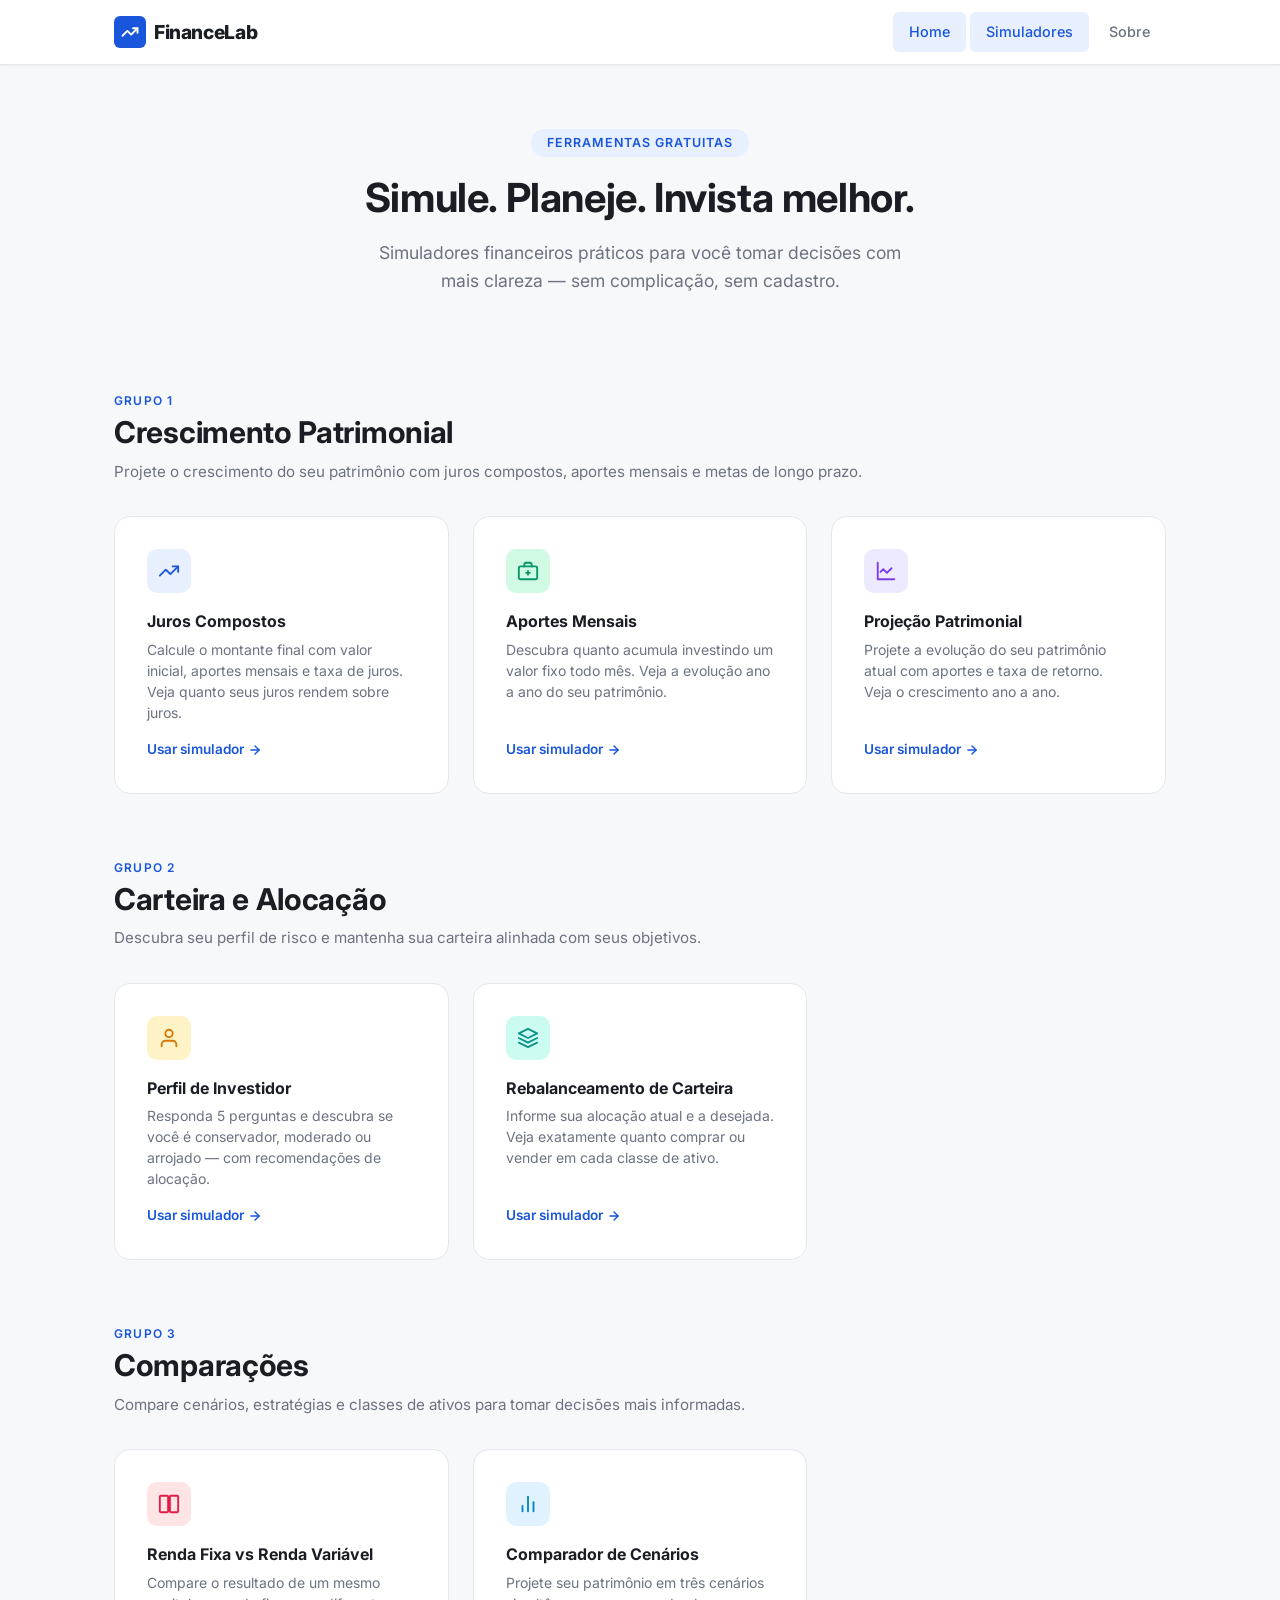
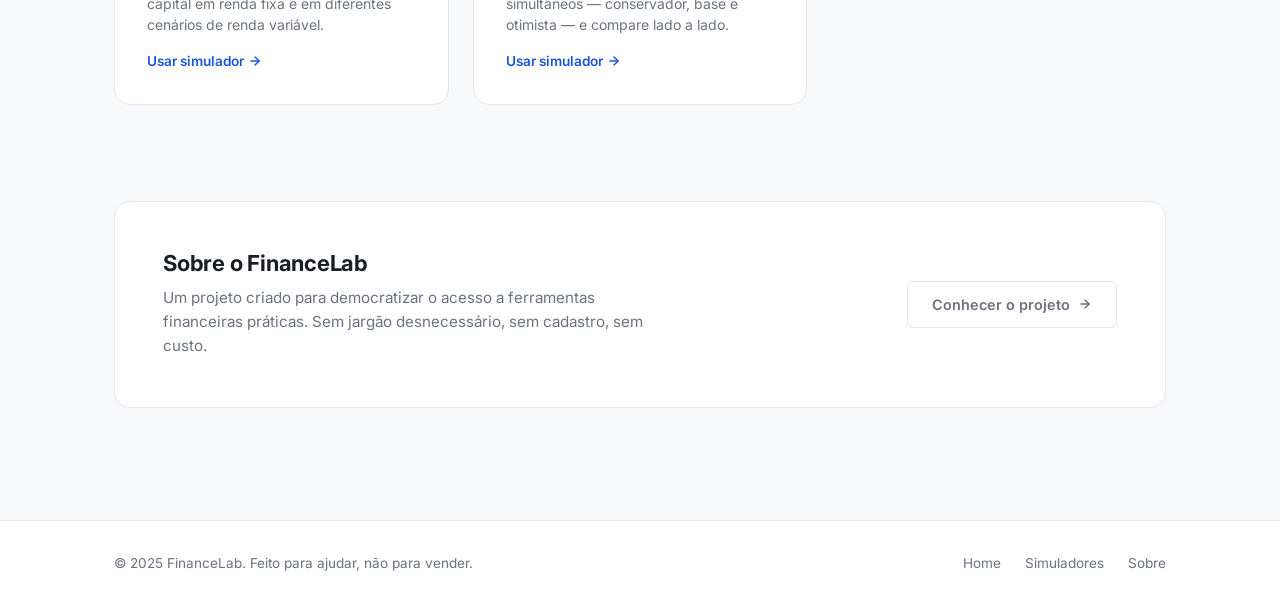
==== index.html @ f355033c "Initial commit: FinanceLab project" ====
<!DOCTYPE html>
<html lang="pt-BR">
<head>
  <meta charset="UTF-8" />
  <meta name="viewport" content="width=device-width, initial-scale=1.0" />
  <meta name="description" content="FinanceLab — simuladores financeiros práticos e gratuitos para planejar seus investimentos com clareza." />
  <title>FinanceLab — Simuladores Financeiros</title>
  <link rel="preconnect" href="https://fonts.googleapis.com" />
  <link rel="preconnect" href="https://fonts.gstatic.com" crossorigin />
  <link href="https://fonts.googleapis.com/css2?family=Inter:wght@400;500;600;700;800&display=swap" rel="stylesheet" />
  <link rel="stylesheet" href="css/style.css" />
</head>
<body>

  <!-- ── Header ─────────────────────────────────────────────── -->
  <header class="site-header">
    <div class="container">
      <div class="site-header__inner">

        <a href="index.html" class="site-logo">
          <span class="site-logo__icon">
            <!-- Ícone inline SVG: gráfico de linha -->
            <svg width="18" height="18" viewBox="0 0 24 24" fill="none"
                 stroke="currentColor" stroke-width="2.5" stroke-linecap="round" stroke-linejoin="round">
              <polyline points="22 7 13.5 15.5 8.5 10.5 2 17"/>
              <polyline points="16 7 22 7 22 13"/>
            </svg>
          </span>
          FinanceLab
        </a>

        <nav class="site-nav" id="site-nav" aria-label="Navegação principal">
          <a href="index.html" class="site-nav__link">Home</a>
          <a href="#simuladores" class="site-nav__link">Simuladores</a>
          <a href="sobre/index.html" class="site-nav__link">Sobre</a>
        </nav>

        <button class="nav-toggle" id="nav-toggle" aria-label="Abrir menu" aria-expanded="false" aria-controls="site-nav">
          <svg width="22" height="22" viewBox="0 0 24 24" fill="none"
               stroke="currentColor" stroke-width="2" stroke-linecap="round">
            <line x1="3" y1="6"  x2="21" y2="6"/>
            <line x1="3" y1="12" x2="21" y2="12"/>
            <line x1="3" y1="18" x2="21" y2="18"/>
          </svg>
        </button>

      </div>
    </div>
  </header>

  <!-- ── Main ───────────────────────────────────────────────── -->
  <main>

    <!-- Hero -->
    <section class="hero">
      <div class="container">
        <span class="hero__eyebrow">Ferramentas gratuitas</span>
        <h1 class="hero__title">Simule. Planeje. Invista melhor.</h1>
        <p class="hero__subtitle">
          Simuladores financeiros práticos para você tomar decisões com mais clareza —
          sem complicação, sem cadastro.
        </p>
      </div>
    </section>

    <!-- ── Simuladores ─────────────────────────────────────── -->
    <section class="section" id="simuladores">
      <div class="container">

        <!-- Grupo 1: Crescimento Patrimonial -->
        <div class="sim-group">
          <div class="section-header">
            <p class="section-header__label">Grupo 1</p>
            <h2 class="section-header__title">Crescimento Patrimonial</h2>
            <p class="section-header__desc">
              Projete o crescimento do seu patrimônio com juros compostos, aportes mensais e metas de longo prazo.
            </p>
          </div>

          <div class="simulators-grid">

            <!-- Card: Juros Compostos -->
            <a href="simuladores/juros-compostos.html" class="sim-card">
              <div class="sim-card__icon sim-card__icon--blue">
                <svg width="22" height="22" viewBox="0 0 24 24" fill="none"
                     stroke="#1a56db" stroke-width="2" stroke-linecap="round" stroke-linejoin="round">
                  <polyline points="22 7 13.5 15.5 8.5 10.5 2 17"/>
                  <polyline points="16 7 22 7 22 13"/>
                </svg>
              </div>
              <div>
                <p class="sim-card__title">Juros Compostos</p>
                <p class="sim-card__desc">
                  Calcule o montante final com valor inicial, aportes mensais e taxa de juros. Veja quanto seus juros rendem sobre juros.
                </p>
              </div>
              <span class="sim-card__cta">
                Usar simulador
                <svg width="14" height="14" viewBox="0 0 24 24" fill="none"
                     stroke="currentColor" stroke-width="2.5" stroke-linecap="round">
                  <line x1="5" y1="12" x2="19" y2="12"/>
                  <polyline points="12 5 19 12 12 19"/>
                </svg>
              </span>
            </a>

            <!-- Card: Aportes Mensais -->
            <a href="simuladores/aportes-mensais.html" class="sim-card">
              <div class="sim-card__icon sim-card__icon--green">
                <svg width="22" height="22" viewBox="0 0 24 24" fill="none"
                     stroke="#059669" stroke-width="2" stroke-linecap="round" stroke-linejoin="round">
                  <rect x="2" y="7" width="20" height="14" rx="2"/>
                  <path d="M16 7V5a2 2 0 0 0-2-2h-4a2 2 0 0 0-2 2v2"/>
                  <line x1="12" y1="12" x2="12" y2="16"/>
                  <line x1="10" y1="14" x2="14" y2="14"/>
                </svg>
              </div>
              <div>
                <p class="sim-card__title">Aportes Mensais</p>
                <p class="sim-card__desc">
                  Descubra quanto acumula investindo um valor fixo todo mês. Veja a evolução ano a ano do seu patrimônio.
                </p>
              </div>
              <span class="sim-card__cta">
                Usar simulador
                <svg width="14" height="14" viewBox="0 0 24 24" fill="none"
                     stroke="currentColor" stroke-width="2.5" stroke-linecap="round">
                  <line x1="5" y1="12" x2="19" y2="12"/>
                  <polyline points="12 5 19 12 12 19"/>
                </svg>
              </span>
            </a>

            <!-- Card: Projeção Patrimonial -->
            <a href="simuladores/projecao-patrimonial.html" class="sim-card">
              <div class="sim-card__icon sim-card__icon--purple">
                <svg width="22" height="22" viewBox="0 0 24 24" fill="none"
                     stroke="#7c3aed" stroke-width="2" stroke-linecap="round" stroke-linejoin="round">
                  <path d="M3 3v18h18"/>
                  <path d="M18 9l-5 5-4-4-3 3"/>
                </svg>
              </div>
              <div>
                <p class="sim-card__title">Projeção Patrimonial</p>
                <p class="sim-card__desc">
                  Projete a evolução do seu patrimônio atual com aportes e taxa de retorno. Veja o crescimento ano a ano.
                </p>
              </div>
              <span class="sim-card__cta">
                Usar simulador
                <svg width="14" height="14" viewBox="0 0 24 24" fill="none"
                     stroke="currentColor" stroke-width="2.5" stroke-linecap="round">
                  <line x1="5" y1="12" x2="19" y2="12"/>
                  <polyline points="12 5 19 12 12 19"/>
                </svg>
              </span>
            </a>

          </div>
        </div>

        <!-- Grupo 2: Carteira e Alocação -->
        <div class="sim-group">
          <div class="section-header">
            <p class="section-header__label">Grupo 2</p>
            <h2 class="section-header__title">Carteira e Alocação</h2>
            <p class="section-header__desc">
              Descubra seu perfil de risco e mantenha sua carteira alinhada com seus objetivos.
            </p>
          </div>

          <div class="simulators-grid">

            <!-- Card: Perfil de Investidor -->
            <a href="simuladores/perfil-investidor.html" class="sim-card">
              <div class="sim-card__icon sim-card__icon--orange">
                <svg width="22" height="22" viewBox="0 0 24 24" fill="none"
                     stroke="#d97706" stroke-width="2" stroke-linecap="round" stroke-linejoin="round">
                  <path d="M20 21v-2a4 4 0 0 0-4-4H8a4 4 0 0 0-4 4v2"/>
                  <circle cx="12" cy="7" r="4"/>
                </svg>
              </div>
              <div>
                <p class="sim-card__title">Perfil de Investidor</p>
                <p class="sim-card__desc">
                  Responda 5 perguntas e descubra se você é conservador, moderado ou arrojado — com recomendações de alocação.
                </p>
              </div>
              <span class="sim-card__cta">
                Usar simulador
                <svg width="14" height="14" viewBox="0 0 24 24" fill="none"
                     stroke="currentColor" stroke-width="2.5" stroke-linecap="round">
                  <line x1="5" y1="12" x2="19" y2="12"/>
                  <polyline points="12 5 19 12 12 19"/>
                </svg>
              </span>
            </a>

            <!-- Card: Rebalanceamento -->
            <a href="simuladores/rebalanceamento.html" class="sim-card">
              <div class="sim-card__icon sim-card__icon--teal">
                <svg width="22" height="22" viewBox="0 0 24 24" fill="none"
                     stroke="#0d9488" stroke-width="2" stroke-linecap="round" stroke-linejoin="round">
                  <path d="M12 2L2 7l10 5 10-5-10-5z"/>
                  <path d="M2 17l10 5 10-5"/>
                  <path d="M2 12l10 5 10-5"/>
                </svg>
              </div>
              <div>
                <p class="sim-card__title">Rebalanceamento de Carteira</p>
                <p class="sim-card__desc">
                  Informe sua alocação atual e a desejada. Veja exatamente quanto comprar ou vender em cada classe de ativo.
                </p>
              </div>
              <span class="sim-card__cta">
                Usar simulador
                <svg width="14" height="14" viewBox="0 0 24 24" fill="none"
                     stroke="currentColor" stroke-width="2.5" stroke-linecap="round">
                  <line x1="5" y1="12" x2="19" y2="12"/>
                  <polyline points="12 5 19 12 12 19"/>
                </svg>
              </span>
            </a>

          </div>
        </div>

        <!-- Grupo 3: Comparações -->
        <div class="sim-group">
          <div class="section-header">
            <p class="section-header__label">Grupo 3</p>
            <h2 class="section-header__title">Comparações</h2>
            <p class="section-header__desc">
              Compare cenários, estratégias e classes de ativos para tomar decisões mais informadas.
            </p>
          </div>

          <div class="simulators-grid">

            <!-- Card: Renda Fixa vs Renda Variável -->
            <a href="simuladores/renda-fixa-vs-renda-variavel.html" class="sim-card">
              <div class="sim-card__icon sim-card__icon--rose">
                <svg width="22" height="22" viewBox="0 0 24 24" fill="none"
                     stroke="#e11d48" stroke-width="2" stroke-linecap="round" stroke-linejoin="round">
                  <rect x="2" y="3" width="9" height="18" rx="1"/>
                  <rect x="13" y="3" width="9" height="18" rx="1"/>
                </svg>
              </div>
              <div>
                <p class="sim-card__title">Renda Fixa vs Renda Variável</p>
                <p class="sim-card__desc">
                  Compare o resultado de um mesmo capital em renda fixa e em diferentes cenários de renda variável.
                </p>
              </div>
              <span class="sim-card__cta">
                Usar simulador
                <svg width="14" height="14" viewBox="0 0 24 24" fill="none"
                     stroke="currentColor" stroke-width="2.5" stroke-linecap="round">
                  <line x1="5" y1="12" x2="19" y2="12"/>
                  <polyline points="12 5 19 12 12 19"/>
                </svg>
              </span>
            </a>

            <!-- Card: Comparador de Cenários -->
            <a href="simuladores/comparador-cenarios.html" class="sim-card">
              <div class="sim-card__icon sim-card__icon--sky">
                <svg width="22" height="22" viewBox="0 0 24 24" fill="none"
                     stroke="#0284c7" stroke-width="2" stroke-linecap="round" stroke-linejoin="round">
                  <line x1="18" y1="20" x2="18" y2="10"/>
                  <line x1="12" y1="20" x2="12" y2="4"/>
                  <line x1="6"  y1="20" x2="6"  y2="14"/>
                </svg>
              </div>
              <div>
                <p class="sim-card__title">Comparador de Cenários</p>
                <p class="sim-card__desc">
                  Projete seu patrimônio em três cenários simultâneos — conservador, base e otimista — e compare lado a lado.
                </p>
              </div>
              <span class="sim-card__cta">
                Usar simulador
                <svg width="14" height="14" viewBox="0 0 24 24" fill="none"
                     stroke="currentColor" stroke-width="2.5" stroke-linecap="round">
                  <line x1="5" y1="12" x2="19" y2="12"/>
                  <polyline points="12 5 19 12 12 19"/>
                </svg>
              </span>
            </a>

          </div>
        </div>

      </div>
    </section>

    <!-- ── Teaser Sobre ────────────────────────────────────── -->
    <section class="section">
      <div class="container">
        <div class="about-teaser">
          <div class="about-teaser__text">
            <h3>Sobre o FinanceLab</h3>
            <p>
              Um projeto criado para democratizar o acesso a ferramentas financeiras práticas.
              Sem jargão desnecessário, sem cadastro, sem custo.
            </p>
          </div>
          <a href="sobre/index.html" class="btn btn--ghost">
            Conhecer o projeto
            <svg width="14" height="14" viewBox="0 0 24 24" fill="none"
                 stroke="currentColor" stroke-width="2.5" stroke-linecap="round">
              <line x1="5" y1="12" x2="19" y2="12"/>
              <polyline points="12 5 19 12 12 19"/>
            </svg>
          </a>
        </div>
      </div>
    </section>

  </main>

  <!-- ── Footer ─────────────────────────────────────────────── -->
  <footer class="site-footer">
    <div class="container">
      <div class="site-footer__inner">
        <p class="site-footer__copy">
          &copy; 2025 FinanceLab. Feito para ajudar, não para vender.
        </p>
        <nav class="site-footer__links">
          <a href="index.html">Home</a>
          <a href="#simuladores">Simuladores</a>
          <a href="sobre/index.html">Sobre</a>
        </nav>
      </div>
    </div>
  </footer>

  <script src="js/script.js"></script>
</body>
</html>
---- css/style.css ----
/* ============================================================
   FinanceLab — style.css
   Design system: limpo, profissional, responsivo
   ============================================================ */

/* ── Reset & Base ─────────────────────────────────────────── */
*, *::before, *::after {
  box-sizing: border-box;
  margin: 0;
  padding: 0;
}

:root {
  /* Paleta principal */
  --color-bg:          #f7f8fa;
  --color-surface:     #ffffff;
  --color-border:      #e4e7ed;
  --color-primary:     #1a56db;
  --color-primary-dk:  #1344b8;
  --color-primary-lt:  #e8effe;
  --color-accent:      #0ea5e9;
  --color-text:        #1a1d23;
  --color-text-muted:  #6b7280;
  --color-text-light:  #9ca3af;
  --color-success:     #059669;
  --color-warning:     #d97706;
  --color-danger:      #dc2626;

  /* Tipografia */
  --font-sans: 'Inter', 'Segoe UI', system-ui, -apple-system, sans-serif;
  --font-mono: 'JetBrains Mono', 'Fira Code', 'Courier New', monospace;

  /* Espaçamentos */
  --space-xs:  0.25rem;
  --space-sm:  0.5rem;
  --space-md:  1rem;
  --space-lg:  1.5rem;
  --space-xl:  2rem;
  --space-2xl: 3rem;
  --space-3xl: 4rem;

  /* Bordas */
  --radius-sm:  6px;
  --radius-md:  10px;
  --radius-lg:  16px;
  --radius-xl:  24px;

  /* Sombras */
  --shadow-xs: 0 1px 2px rgba(0,0,0,.05);
  --shadow-sm: 0 1px 4px rgba(0,0,0,.08), 0 1px 2px rgba(0,0,0,.04);
  --shadow-md: 0 4px 12px rgba(0,0,0,.08), 0 2px 4px rgba(0,0,0,.04);
  --shadow-lg: 0 8px 24px rgba(0,0,0,.10), 0 4px 8px rgba(0,0,0,.04);

  /* Transições */
  --transition: 0.18s ease;
}

html {
  font-size: 16px;
  scroll-behavior: smooth;
}

body {
  font-family: var(--font-sans);
  background-color: var(--color-bg);
  color: var(--color-text);
  line-height: 1.6;
  -webkit-font-smoothing: antialiased;
}

/* ── Tipografia ───────────────────────────────────────────── */
h1, h2, h3, h4, h5, h6 {
  line-height: 1.25;
  font-weight: 700;
  letter-spacing: -0.01em;
}

h1 { font-size: clamp(1.75rem, 4vw, 2.5rem); }
h2 { font-size: clamp(1.35rem, 3vw, 1.875rem); }
h3 { font-size: clamp(1.1rem, 2.5vw, 1.375rem); }
h4 { font-size: 1.05rem; }

p { color: var(--color-text-muted); }

a {
  color: var(--color-primary);
  text-decoration: none;
  transition: color var(--transition);
}
a:hover { color: var(--color-primary-dk); }

/* ── Layout ───────────────────────────────────────────────── */
.container {
  width: 100%;
  max-width: 1100px;
  margin: 0 auto;
  padding: 0 var(--space-lg);
}

.container--narrow {
  max-width: 720px;
}

/* ── Header ───────────────────────────────────────────────── */
.site-header {
  background: var(--color-surface);
  border-bottom: 1px solid var(--color-border);
  position: sticky;
  top: 0;
  z-index: 100;
  box-shadow: var(--shadow-xs);
}

.site-header__inner {
  display: flex;
  align-items: center;
  justify-content: space-between;
  height: 64px;
}

.site-logo {
  display: flex;
  align-items: center;
  gap: var(--space-sm);
  font-weight: 800;
  font-size: 1.2rem;
  color: var(--color-text);
  letter-spacing: -0.02em;
}

.site-logo__icon {
  width: 32px;
  height: 32px;
  background: var(--color-primary);
  border-radius: var(--radius-sm);
  display: flex;
  align-items: center;
  justify-content: center;
  color: #fff;
  font-size: 1rem;
}

.site-logo:hover { color: var(--color-primary); }

/* ── Navegação ────────────────────────────────────────────── */
.site-nav {
  display: flex;
  align-items: center;
  gap: var(--space-xs);
}

.site-nav__link {
  padding: var(--space-sm) var(--space-md);
  border-radius: var(--radius-sm);
  font-size: 0.9rem;
  font-weight: 500;
  color: var(--color-text-muted);
  transition: background var(--transition), color var(--transition);
}

.site-nav__link:hover,
.site-nav__link.active {
  background: var(--color-primary-lt);
  color: var(--color-primary);
}

/* Menu mobile */
.nav-toggle {
  display: none;
  background: none;
  border: none;
  cursor: pointer;
  padding: var(--space-sm);
  color: var(--color-text);
}

.nav-toggle svg { display: block; }

/* ── Hero / Intro ─────────────────────────────────────────── */
.hero {
  padding: var(--space-3xl) 0 var(--space-2xl);
  text-align: center;
}

.hero__eyebrow {
  display: inline-block;
  background: var(--color-primary-lt);
  color: var(--color-primary);
  font-size: 0.78rem;
  font-weight: 600;
  letter-spacing: 0.08em;
  text-transform: uppercase;
  padding: var(--space-xs) var(--space-md);
  border-radius: 100px;
  margin-bottom: var(--space-md);
}

.hero__title {
  margin-bottom: var(--space-md);
  color: var(--color-text);
}

.hero__subtitle {
  font-size: 1.1rem;
  max-width: 560px;
  margin: 0 auto;
  color: var(--color-text-muted);
}

/* ── Seções ───────────────────────────────────────────────── */
.section {
  padding: var(--space-2xl) 0;
}

.section-header {
  margin-bottom: var(--space-xl);
}

.section-header__label {
  font-size: 0.75rem;
  font-weight: 600;
  letter-spacing: 0.1em;
  text-transform: uppercase;
  color: var(--color-primary);
  margin-bottom: var(--space-xs);
}

.section-header__title {
  color: var(--color-text);
  margin-bottom: var(--space-sm);
}

.section-header__desc {
  font-size: 0.95rem;
  color: var(--color-text-muted);
}

/* ── Cards de Simuladores ─────────────────────────────────── */
.simulators-grid {
  display: grid;
  grid-template-columns: repeat(auto-fill, minmax(280px, 1fr));
  gap: var(--space-lg);
}

.sim-card {
  background: var(--color-surface);
  border: 1px solid var(--color-border);
  border-radius: var(--radius-lg);
  padding: var(--space-xl);
  display: flex;
  flex-direction: column;
  gap: var(--space-md);
  transition: box-shadow var(--transition), transform var(--transition), border-color var(--transition);
  text-decoration: none;
  color: inherit;
  cursor: pointer;
}

.sim-card:hover {
  box-shadow: var(--shadow-md);
  transform: translateY(-2px);
  border-color: var(--color-primary);
}

.sim-card__icon {
  width: 44px;
  height: 44px;
  border-radius: var(--radius-md);
  display: flex;
  align-items: center;
  justify-content: center;
  font-size: 1.3rem;
  flex-shrink: 0;
}

.sim-card__icon--blue   { background: #e8effe; }
.sim-card__icon--green  { background: #d1fae5; }
.sim-card__icon--purple { background: #ede9fe; }
.sim-card__icon--orange { background: #fef3c7; }
.sim-card__icon--teal   { background: #ccfbf1; }
.sim-card__icon--rose   { background: #ffe4e6; }
.sim-card__icon--sky    { background: #e0f2fe; }

.sim-card__title {
  font-size: 1rem;
  font-weight: 700;
  color: var(--color-text);
  margin-bottom: var(--space-xs);
}

.sim-card__desc {
  font-size: 0.875rem;
  color: var(--color-text-muted);
  line-height: 1.5;
  flex: 1;
}

.sim-card__cta {
  display: inline-flex;
  align-items: center;
  gap: var(--space-xs);
  font-size: 0.85rem;
  font-weight: 600;
  color: var(--color-primary);
  margin-top: auto;
}

.sim-card__cta svg {
  transition: transform var(--transition);
}

.sim-card:hover .sim-card__cta svg {
  transform: translateX(3px);
}

/* ── Grupo de simuladores ─────────────────────────────────── */
.sim-group {
  margin-bottom: var(--space-3xl);
}

.sim-group:last-child {
  margin-bottom: 0;
}

/* ── Página de simulador ──────────────────────────────────── */
.simulator-page {
  padding: var(--space-2xl) 0 var(--space-3xl);
}

.simulator-page__back {
  display: inline-flex;
  align-items: center;
  gap: var(--space-xs);
  font-size: 0.875rem;
  color: var(--color-text-muted);
  margin-bottom: var(--space-xl);
  transition: color var(--transition);
}

.simulator-page__back:hover { color: var(--color-primary); }

.simulator-page__header {
  margin-bottom: var(--space-2xl);
}

.simulator-page__badge {
  display: inline-block;
  background: var(--color-primary-lt);
  color: var(--color-primary);
  font-size: 0.75rem;
  font-weight: 600;
  letter-spacing: 0.06em;
  text-transform: uppercase;
  padding: 3px 10px;
  border-radius: 100px;
  margin-bottom: var(--space-sm);
}

.simulator-page__title {
  color: var(--color-text);
  margin-bottom: var(--space-sm);
}

.simulator-page__desc {
  font-size: 1rem;
  max-width: 600px;
}

/* ── Card do formulário ───────────────────────────────────── */
.form-card {
  background: var(--color-surface);
  border: 1px solid var(--color-border);
  border-radius: var(--radius-lg);
  padding: var(--space-xl) var(--space-2xl);
  box-shadow: var(--shadow-sm);
}

/* ── Formulário ───────────────────────────────────────────── */
.form-grid {
  display: grid;
  grid-template-columns: repeat(auto-fill, minmax(220px, 1fr));
  gap: var(--space-lg);
  margin-bottom: var(--space-xl);
}

.form-group {
  display: flex;
  flex-direction: column;
  gap: var(--space-xs);
}

.form-label {
  font-size: 0.85rem;
  font-weight: 600;
  color: var(--color-text);
}

.form-hint {
  font-size: 0.78rem;
  color: var(--color-text-light);
  margin-top: 2px;
}

.form-input,
.form-select {
  width: 100%;
  padding: 10px 14px;
  border: 1px solid var(--color-border);
  border-radius: var(--radius-sm);
  font-size: 0.9rem;
  font-family: var(--font-sans);
  color: var(--color-text);
  background: var(--color-bg);
  transition: border-color var(--transition), box-shadow var(--transition);
  outline: none;
}

.form-input:focus,
.form-select:focus {
  border-color: var(--color-primary);
  box-shadow: 0 0 0 3px rgba(26,86,219,.12);
  background: var(--color-surface);
}

.form-input::placeholder { color: var(--color-text-light); }

/* ── Botões ───────────────────────────────────────────────── */
.btn {
  display: inline-flex;
  align-items: center;
  justify-content: center;
  gap: var(--space-sm);
  padding: 11px 24px;
  border-radius: var(--radius-sm);
  font-size: 0.9rem;
  font-weight: 600;
  font-family: var(--font-sans);
  cursor: pointer;
  border: none;
  transition: background var(--transition), transform var(--transition), box-shadow var(--transition);
}

.btn--primary {
  background: var(--color-primary);
  color: #fff;
}

.btn--primary:hover {
  background: var(--color-primary-dk);
  box-shadow: 0 4px 12px rgba(26,86,219,.3);
  transform: translateY(-1px);
}

.btn--primary:active { transform: translateY(0); }

.btn--ghost {
  background: transparent;
  color: var(--color-text-muted);
  border: 1px solid var(--color-border);
}

.btn--ghost:hover {
  background: var(--color-bg);
  color: var(--color-text);
}

.btn--full { width: 100%; }

/* ── Resultados ───────────────────────────────────────────── */
.result-card {
  background: var(--color-surface);
  border: 1px solid var(--color-border);
  border-radius: var(--radius-lg);
  padding: var(--space-xl) var(--space-2xl);
  box-shadow: var(--shadow-sm);
  margin-top: var(--space-xl);
  display: none;
}

.result-card.visible { display: block; }

.result-card__title {
  font-size: 1rem;
  font-weight: 700;
  color: var(--color-text);
  margin-bottom: var(--space-lg);
  padding-bottom: var(--space-md);
  border-bottom: 1px solid var(--color-border);
}

.result-grid {
  display: grid;
  grid-template-columns: repeat(auto-fill, minmax(180px, 1fr));
  gap: var(--space-lg);
  margin-bottom: var(--space-xl);
}

.result-metric {
  display: flex;
  flex-direction: column;
  gap: 4px;
}

.result-metric__label {
  font-size: 0.78rem;
  font-weight: 600;
  letter-spacing: 0.05em;
  text-transform: uppercase;
  color: var(--color-text-light);
}

.result-metric__value {
  font-size: 1.5rem;
  font-weight: 800;
  color: var(--color-text);
  letter-spacing: -0.02em;
}

.result-metric__value--green  { color: var(--color-success); }
.result-metric__value--blue   { color: var(--color-primary); }
.result-metric__value--orange { color: var(--color-warning); }

.result-insight {
  background: var(--color-primary-lt);
  border-left: 3px solid var(--color-primary);
  border-radius: 0 var(--radius-sm) var(--radius-sm) 0;
  padding: var(--space-md) var(--space-lg);
  font-size: 0.9rem;
  color: var(--color-text);
  line-height: 1.6;
}

/* ── Tabela de resultados ─────────────────────────────────── */
.result-table-wrap {
  overflow-x: auto;
  margin-top: var(--space-lg);
}

.result-table {
  width: 100%;
  border-collapse: collapse;
  font-size: 0.875rem;
}

.result-table th {
  background: var(--color-bg);
  padding: 10px 14px;
  text-align: left;
  font-size: 0.78rem;
  font-weight: 600;
  letter-spacing: 0.05em;
  text-transform: uppercase;
  color: var(--color-text-muted);
  border-bottom: 1px solid var(--color-border);
}

.result-table td {
  padding: 10px 14px;
  border-bottom: 1px solid var(--color-border);
  color: var(--color-text);
}

.result-table tr:last-child td { border-bottom: none; }
.result-table tr:hover td { background: var(--color-bg); }

/* ── Barra de progresso / comparação ─────────────────────── */
.compare-bar-wrap {
  margin-top: var(--space-lg);
}

.compare-bar-item {
  margin-bottom: var(--space-md);
}

.compare-bar-label {
  display: flex;
  justify-content: space-between;
  font-size: 0.85rem;
  font-weight: 600;
  color: var(--color-text);
  margin-bottom: var(--space-xs);
}

.compare-bar-track {
  height: 10px;
  background: var(--color-border);
  border-radius: 100px;
  overflow: hidden;
}

.compare-bar-fill {
  height: 100%;
  border-radius: 100px;
  transition: width 0.6s ease;
}

.compare-bar-fill--blue   { background: var(--color-primary); }
.compare-bar-fill--green  { background: var(--color-success); }
.compare-bar-fill--orange { background: var(--color-warning); }

/* ── Perfil de investidor ─────────────────────────────────── */
.quiz-question {
  margin-bottom: var(--space-xl);
  padding-bottom: var(--space-xl);
  border-bottom: 1px solid var(--color-border);
}

.quiz-question:last-of-type {
  border-bottom: none;
}

.quiz-question__text {
  font-size: 0.95rem;
  font-weight: 600;
  color: var(--color-text);
  margin-bottom: var(--space-md);
}

.quiz-options {
  display: flex;
  flex-direction: column;
  gap: var(--space-sm);
}

.quiz-option {
  display: flex;
  align-items: flex-start;
  gap: var(--space-md);
  padding: var(--space-md) var(--space-lg);
  border: 1px solid var(--color-border);
  border-radius: var(--radius-md);
  cursor: pointer;
  transition: border-color var(--transition), background var(--transition);
}

.quiz-option:hover {
  border-color: var(--color-primary);
  background: var(--color-primary-lt);
}

.quiz-option input[type="radio"] {
  margin-top: 2px;
  accent-color: var(--color-primary);
  flex-shrink: 0;
}

.quiz-option__label {
  font-size: 0.9rem;
  color: var(--color-text);
  cursor: pointer;
}

.profile-badge {
  display: inline-block;
  padding: var(--space-xs) var(--space-lg);
  border-radius: 100px;
  font-size: 1rem;
  font-weight: 700;
  margin-bottom: var(--space-md);
}

.profile-badge--conservador { background: #d1fae5; color: #065f46; }
.profile-badge--moderado    { background: #fef3c7; color: #92400e; }
.profile-badge--agressivo   { background: #ffe4e6; color: #9f1239; }

/* ── Rebalanceamento ──────────────────────────────────────── */
.rebalance-row {
  display: grid;
  grid-template-columns: 1fr 1fr 1fr;
  gap: var(--space-md);
  align-items: end;
  padding: var(--space-md) 0;
  border-bottom: 1px solid var(--color-border);
}

.rebalance-row:last-child { border-bottom: none; }

.rebalance-result-row {
  display: grid;
  grid-template-columns: 1fr 1fr 1fr 1fr;
  gap: var(--space-md);
  padding: var(--space-sm) 0;
  border-bottom: 1px solid var(--color-border);
  font-size: 0.875rem;
}

.rebalance-result-row.header {
  font-weight: 700;
  font-size: 0.78rem;
  text-transform: uppercase;
  letter-spacing: 0.05em;
  color: var(--color-text-muted);
}

.text-green  { color: var(--color-success); font-weight: 600; }
.text-red    { color: var(--color-danger);  font-weight: 600; }
.text-muted  { color: var(--color-text-muted); }

/* ── Seção "Sobre" na home ────────────────────────────────── */
.about-teaser {
  background: var(--color-surface);
  border: 1px solid var(--color-border);
  border-radius: var(--radius-lg);
  padding: var(--space-2xl);
  display: flex;
  align-items: center;
  justify-content: space-between;
  gap: var(--space-xl);
  flex-wrap: wrap;
}

.about-teaser__text h3 {
  margin-bottom: var(--space-sm);
}

.about-teaser__text p {
  max-width: 480px;
  font-size: 0.95rem;
}

/* ── Footer ───────────────────────────────────────────────── */
.site-footer {
  background: var(--color-surface);
  border-top: 1px solid var(--color-border);
  padding: var(--space-xl) 0;
  margin-top: var(--space-3xl);
}

.site-footer__inner {
  display: flex;
  align-items: center;
  justify-content: space-between;
  gap: var(--space-lg);
  flex-wrap: wrap;
}

.site-footer__copy {
  font-size: 0.85rem;
  color: var(--color-text-muted);
}

.site-footer__links {
  display: flex;
  gap: var(--space-lg);
}

.site-footer__links a {
  font-size: 0.85rem;
  color: var(--color-text-muted);
}

.site-footer__links a:hover { color: var(--color-primary); }

/* ── Página Sobre ─────────────────────────────────────────── */
.about-page {
  padding: var(--space-2xl) 0 var(--space-3xl);
}

.about-intro {
  display: grid;
  grid-template-columns: 1fr 1fr;
  gap: var(--space-3xl);
  align-items: start;
  margin-bottom: var(--space-3xl);
}

.about-intro__text h2 {
  margin-bottom: var(--space-md);
}

.about-intro__text p {
  margin-bottom: var(--space-md);
  font-size: 0.95rem;
}

.about-creator {
  background: var(--color-surface);
  border: 1px solid var(--color-border);
  border-radius: var(--radius-lg);
  padding: var(--space-xl);
  box-shadow: var(--shadow-sm);
}

.about-creator__name {
  font-size: 1.1rem;
  font-weight: 700;
  color: var(--color-text);
  margin-bottom: var(--space-xs);
}

.about-creator__role {
  font-size: 0.85rem;
  color: var(--color-text-muted);
  margin-bottom: var(--space-lg);
}

.about-creator__links {
  display: flex;
  flex-direction: column;
  gap: var(--space-sm);
}

.about-creator__link {
  display: inline-flex;
  align-items: center;
  gap: var(--space-sm);
  font-size: 0.875rem;
  font-weight: 500;
  color: var(--color-primary);
  padding: var(--space-sm) var(--space-md);
  border: 1px solid var(--color-border);
  border-radius: var(--radius-sm);
  transition: background var(--transition), border-color var(--transition);
}

.about-creator__link:hover {
  background: var(--color-primary-lt);
  border-color: var(--color-primary);
}

.values-grid {
  display: grid;
  grid-template-columns: repeat(auto-fill, minmax(220px, 1fr));
  gap: var(--space-lg);
  margin-top: var(--space-xl);
}

.value-card {
  background: var(--color-surface);
  border: 1px solid var(--color-border);
  border-radius: var(--radius-md);
  padding: var(--space-lg);
}

.value-card__icon {
  font-size: 1.5rem;
  margin-bottom: var(--space-sm);
}

.value-card__title {
  font-size: 0.95rem;
  font-weight: 700;
  color: var(--color-text);
  margin-bottom: var(--space-xs);
}

.value-card__desc {
  font-size: 0.85rem;
  color: var(--color-text-muted);
}

/* ── Divisor ──────────────────────────────────────────────── */
.divider {
  border: none;
  border-top: 1px solid var(--color-border);
  margin: var(--space-2xl) 0;
}

/* ── Utilitários ──────────────────────────────────────────── */
.text-center { text-align: center; }
.mt-sm  { margin-top: var(--space-sm); }
.mt-md  { margin-top: var(--space-md); }
.mt-lg  { margin-top: var(--space-lg); }
.mt-xl  { margin-top: var(--space-xl); }
.mb-md  { margin-bottom: var(--space-md); }
.mb-lg  { margin-bottom: var(--space-lg); }
.mb-xl  { margin-bottom: var(--space-xl); }
.hidden { display: none !important; }

/* ── Responsividade ───────────────────────────────────────── */
@media (max-width: 768px) {
  .site-nav {
    display: none;
    flex-direction: column;
    position: absolute;
    top: 64px;
    left: 0;
    right: 0;
    background: var(--color-surface);
    border-bottom: 1px solid var(--color-border);
    padding: var(--space-md);
    box-shadow: var(--shadow-md);
    gap: var(--space-xs);
  }

  .site-nav.open { display: flex; }

  .site-nav__link { width: 100%; }

  .nav-toggle { display: flex; }

  .hero { padding: var(--space-2xl) 0 var(--space-xl); }

  .form-card { padding: var(--space-lg); }

  .result-card { padding: var(--space-lg); }

  .about-intro {
    grid-template-columns: 1fr;
    gap: var(--space-xl);
  }

  .about-teaser {
    flex-direction: column;
    text-align: center;
  }

  .site-footer__inner {
    flex-direction: column;
    text-align: center;
  }

  .rebalance-row {
    grid-template-columns: 1fr;
  }

  .rebalance-result-row {
    grid-template-columns: 1fr 1fr;
  }
}

@media (max-width: 480px) {
  .result-grid {
    grid-template-columns: 1fr 1fr;
  }

  .form-grid {
    grid-template-columns: 1fr;
  }
}

/* ── Animações suaves ─────────────────────────────────────── */
@keyframes fadeInUp {
  from { opacity: 0; transform: translateY(12px); }
  to   { opacity: 1; transform: translateY(0); }
}

.result-card.visible {
  animation: fadeInUp 0.3s ease;
}
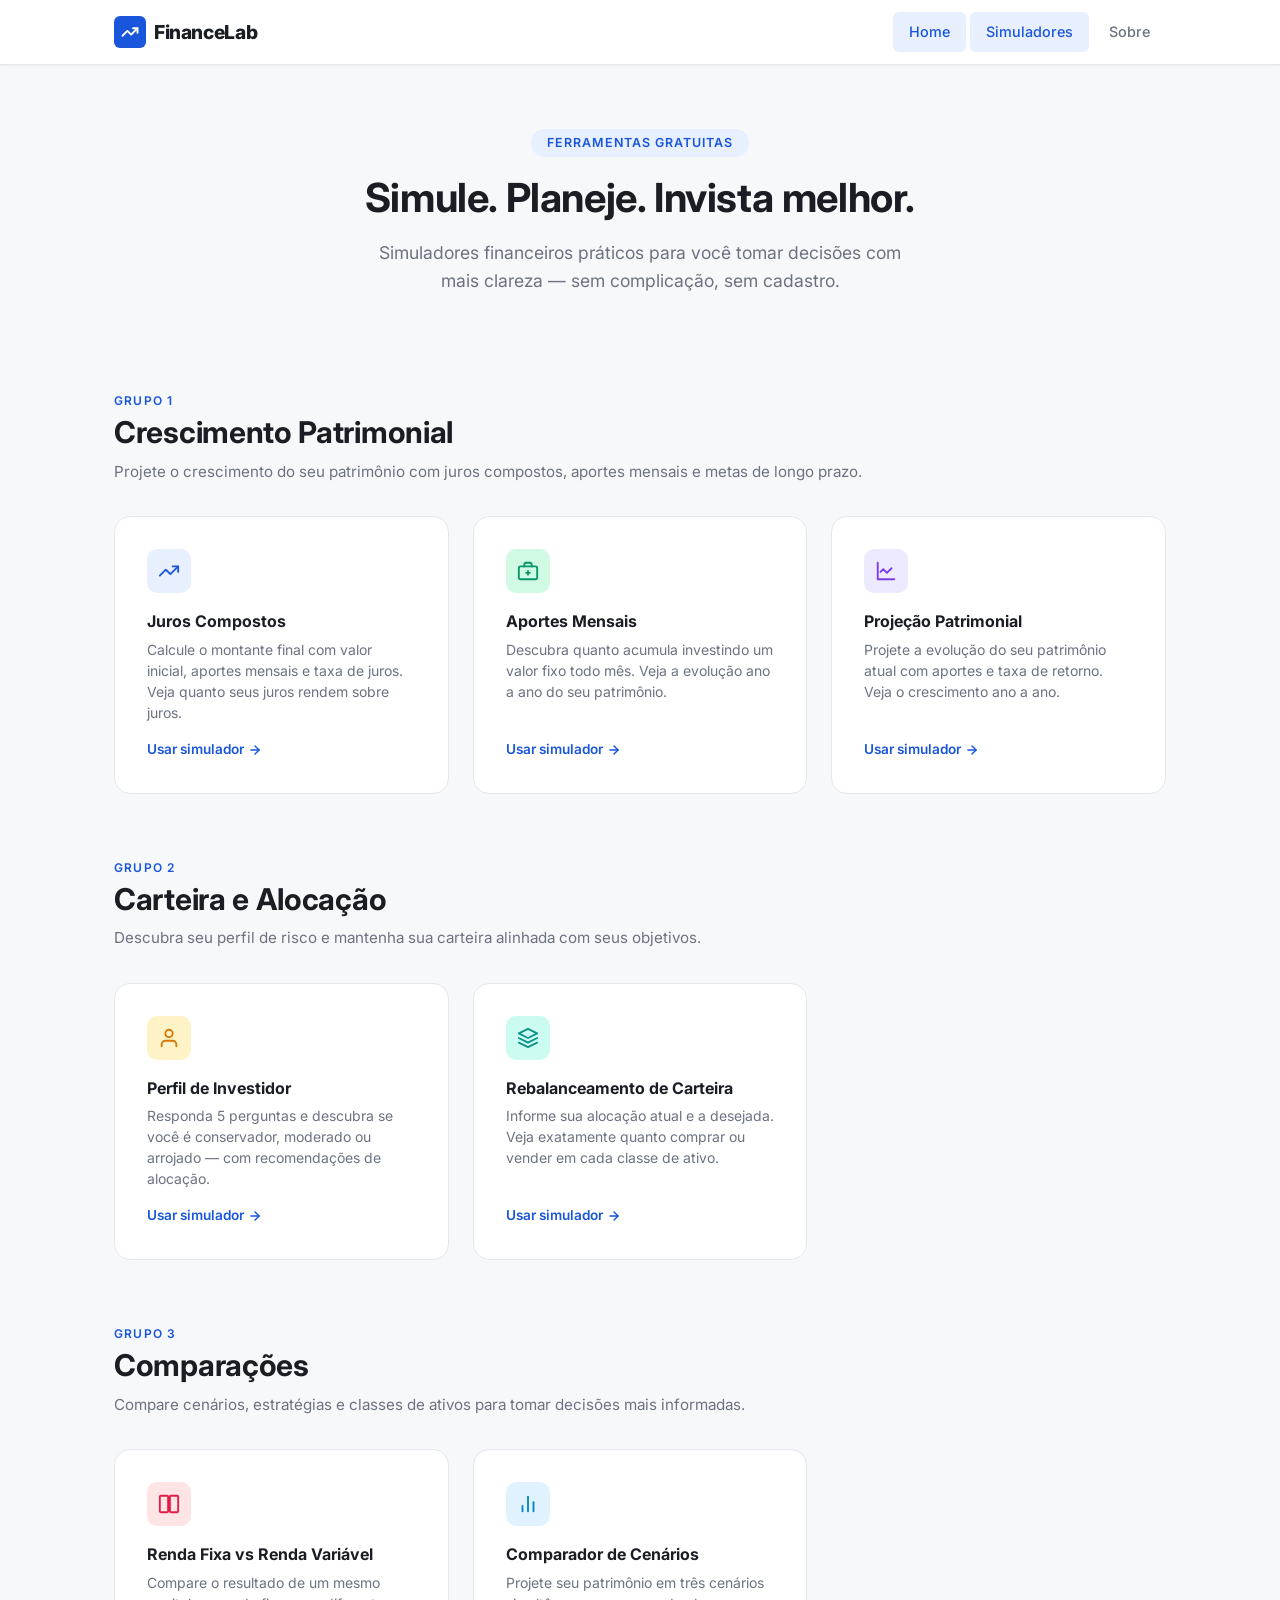
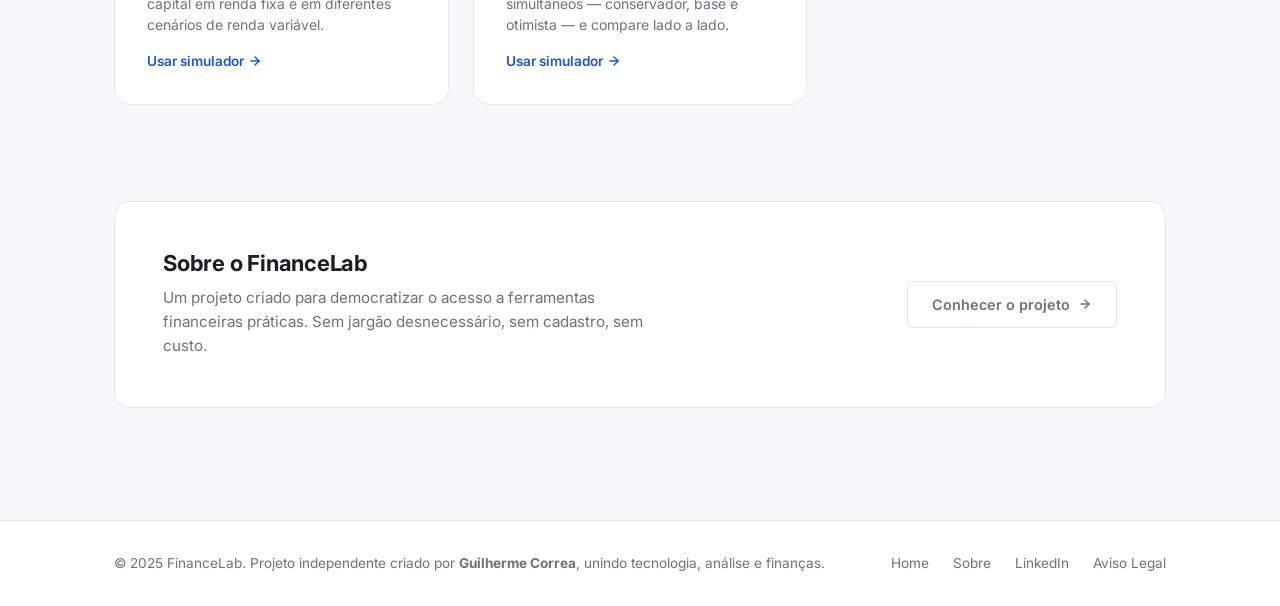
==== commit 3c8e1ae0: "Update: Personal branding, new About page, and Legal Disclaimer" ====
--- a/index.html
+++ b/index.html
@@ -323,13 +323,16 @@
   <footer class="site-footer">
     <div class="container">
       <div class="site-footer__inner">
-        <p class="site-footer__copy">
-          &copy; 2025 FinanceLab. Feito para ajudar, não para vender.
-        </p>
+        <div class="site-footer__brand">
+          <p class="site-footer__copy">
+            &copy; 2025 FinanceLab. Projeto independente criado por <strong>Guilherme Correa</strong>, unindo tecnologia, análise e finanças.
+          </p>
+        </div>
         <nav class="site-footer__links">
           <a href="index.html">Home</a>
-          <a href="#simuladores">Simuladores</a>
           <a href="sobre/index.html">Sobre</a>
+          <a href="[SEU_LINKEDIN_AQUI]" target="_blank" rel="noopener">LinkedIn</a>
+          <a href="disclaimer/index.html">Aviso Legal</a>
         </nav>
       </div>
     </div>
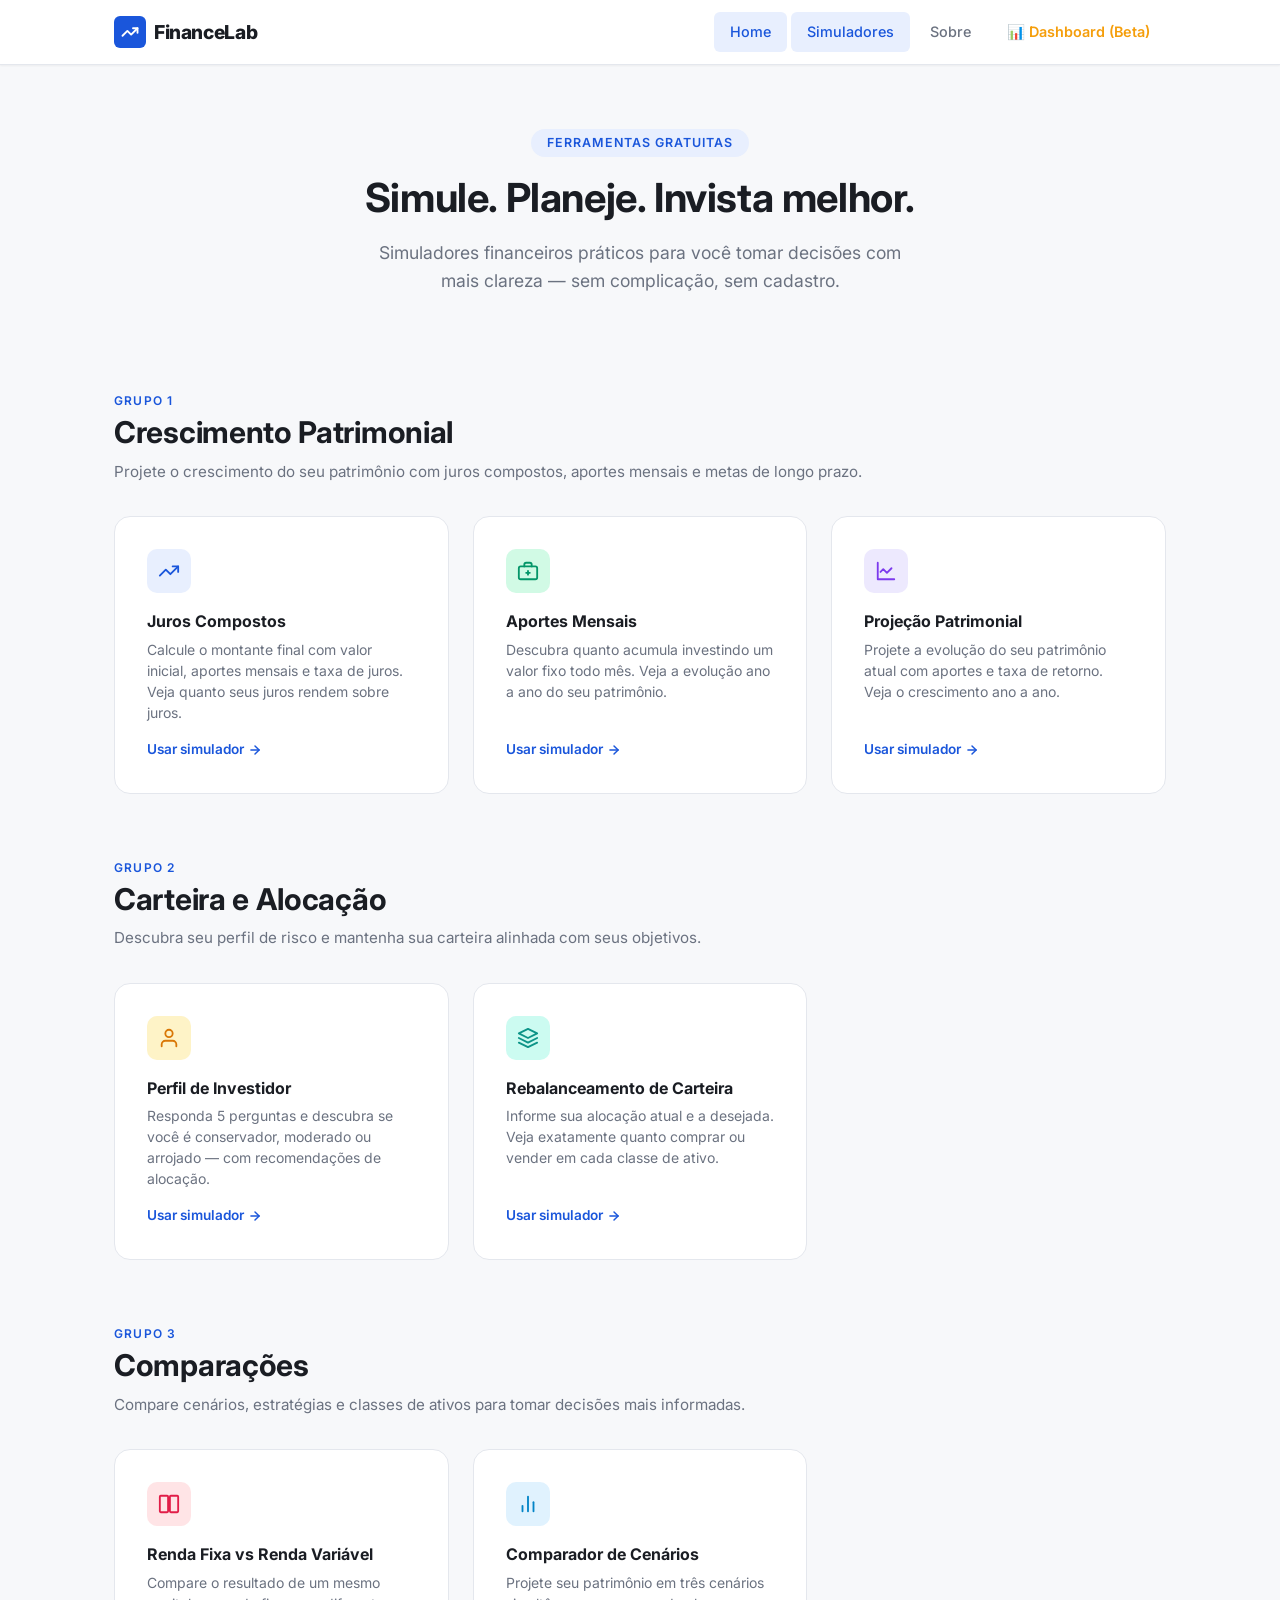
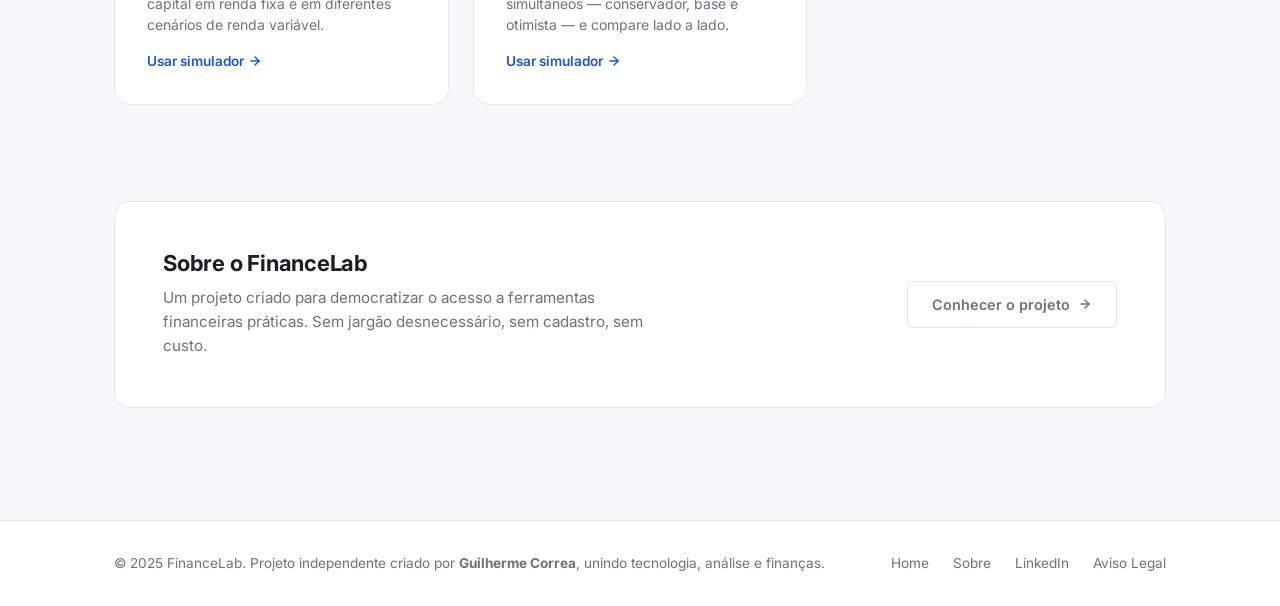
==== commit 46ddc503: "Add: Link to Dashboard de Carteira (Beta) in navigation" ====
--- a/index.html
+++ b/index.html
@@ -33,6 +33,7 @@
           <a href="index.html" class="site-nav__link">Home</a>
           <a href="#simuladores" class="site-nav__link">Simuladores</a>
           <a href="sobre/index.html" class="site-nav__link">Sobre</a>
+          <a href="https://financelab-app.manus.space" class="site-nav__link" style="color: #f59e0b; font-weight: 600;">📊 Dashboard (Beta)</a>
         </nav>
 
         <button class="nav-toggle" id="nav-toggle" aria-label="Abrir menu" aria-expanded="false" aria-controls="site-nav">
